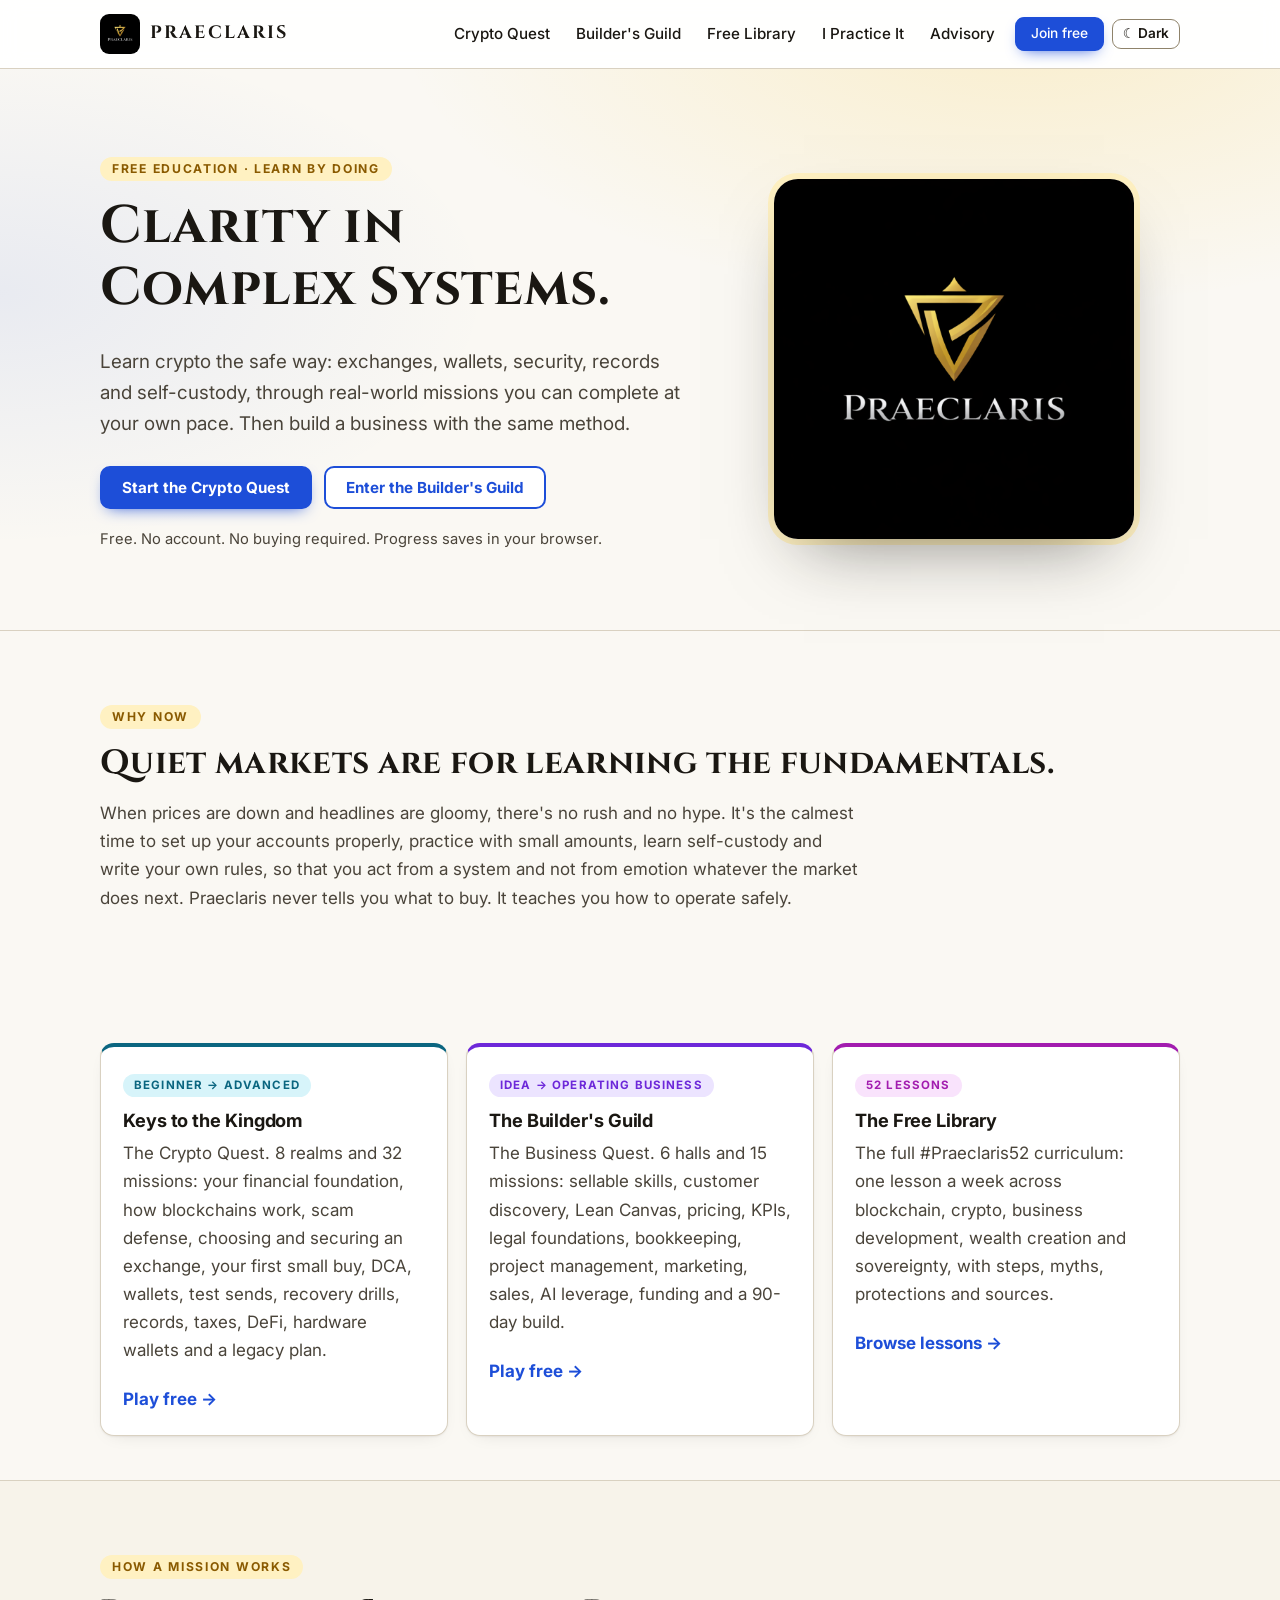
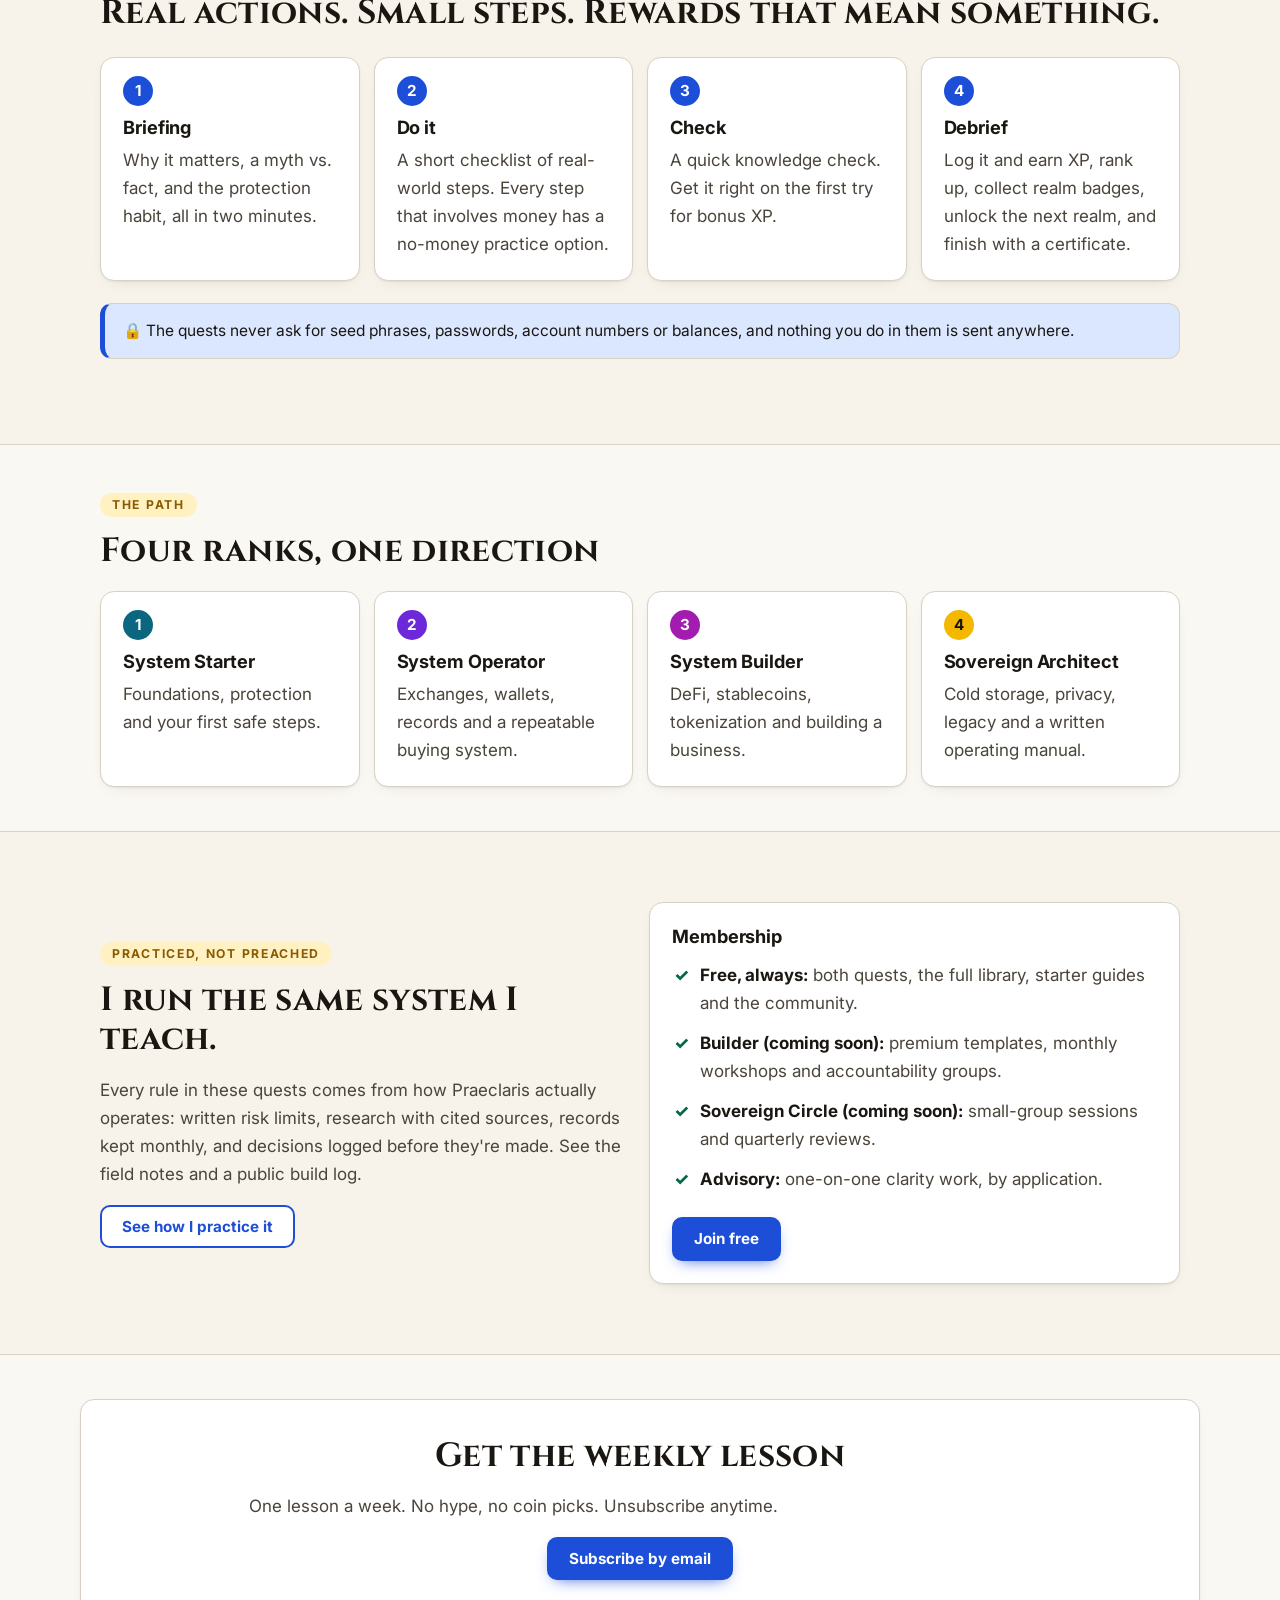
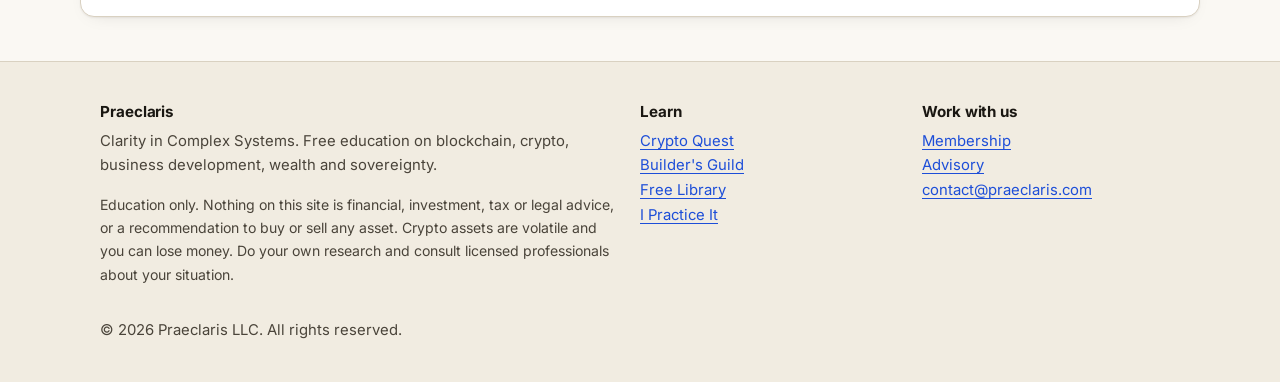
==== index.html @ 7b9fc855 "Launch Praeclaris learning site: Crypto Quest, Builder's Guild, Free Library Static site for GitHub " ====
<!doctype html>
<html lang="en">
<head>
<meta charset="utf-8">
<script>try{if(localStorage.getItem("praeclaris.theme")==="dark")document.documentElement.setAttribute("data-theme","dark")}catch(e){}</script>
<meta name="viewport" content="width=device-width, initial-scale=1">
<title>Praeclaris · Clarity in Complex Systems</title>
<meta name="description" content="Free, gamified education on crypto, wallets, exchanges, security and business development. Learn by doing, from beginner to advanced.">
<meta property="og:title" content="Praeclaris · Clarity in Complex Systems">
<meta property="og:description" content="Free, gamified education on crypto, wallets, exchanges, security and business development.">
<meta property="og:image" content="assets/logo.png">
<link rel="icon" href="assets/logo.png">
<link rel="preconnect" href="https://fonts.googleapis.com">
<link rel="preconnect" href="https://fonts.gstatic.com" crossorigin>
<link href="https://fonts.googleapis.com/css2?family=Cinzel:wght@500;600;700&family=Inter:wght@400;500;600;700;800&display=swap" rel="stylesheet">
<link rel="stylesheet" href="assets/site.css">
</head>
<body data-root="." data-page="home">
<main id="main">

<section class="hero">
  <div class="wrap hero-grid">
    <div>
      <span class="eyebrow">Free education · Learn by doing</span>
      <h1>Clarity in<br>Complex Systems.</h1>
      <p class="lead">Learn crypto the safe way: exchanges, wallets, security, records and self-custody, through real-world missions you can complete at your own pace. Then build a business with the same method.</p>
      <div class="actions">
        <a class="btn primary" href="quest/">Start the Crypto Quest</a>
        <a class="btn" href="quest/?track=business">Enter the Builder's Guild</a>
      </div>
      <p class="muted" style="margin-top:18px;font-size:.92rem">Free. No account. No buying required. Progress saves in your browser.</p>
    </div>
    <div style="display:grid;place-items:center">
      <img src="assets/logo.png" alt="Praeclaris logo" width="360" height="360" class="hero-logo">
    </div>
  </div>
</section>

<section>
  <div class="wrap">
    <span class="eyebrow">Why now</span>
    <h2>Quiet markets are for learning the fundamentals.</h2>
    <p class="muted" style="max-width:760px">When prices are down and headlines are gloomy, there's no rush and no hype. It's the calmest time to set up your accounts properly, practice with small amounts, learn self-custody and write your own rules, so that you act from a system and not from emotion whatever the market does next. Praeclaris never tells you what to buy. It teaches you how to operate safely.</p>
  </div>
</section>

<section class="tight">
  <div class="wrap grid g3">
    <a class="card link feature lvl-1" href="quest/">
      <span class="tag lvl-1">Beginner → Advanced</span>
      <h3>Keys to the Kingdom</h3>
      <p class="muted">The Crypto Quest. 8 realms and 32 missions: your financial foundation, how blockchains work, scam defense, choosing and securing an exchange, your first small buy, DCA, wallets, test sends, recovery drills, records, taxes, DeFi, hardware wallets and a legacy plan.</p>
      <span class="go">Play free →</span>
    </a>
    <a class="card link feature lvl-2" href="quest/?track=business">
      <span class="tag lvl-2">Idea → Operating business</span>
      <h3>The Builder's Guild</h3>
      <p class="muted">The Business Quest. 6 halls and 15 missions: sellable skills, customer discovery, Lean Canvas, pricing, KPIs, legal foundations, bookkeeping, project management, marketing, sales, AI leverage, funding and a 90-day build.</p>
      <span class="go">Play free →</span>
    </a>
    <a class="card link feature lvl-3" href="learn/">
      <span class="tag lvl-3">52 lessons</span>
      <h3>The Free Library</h3>
      <p class="muted">The full #Praeclaris52 curriculum: one lesson a week across blockchain, crypto, business development, wealth creation and sovereignty, with steps, myths, protections and sources.</p>
      <span class="go">Browse lessons →</span>
    </a>
  </div>
</section>

<section class="alt">
  <div class="wrap">
    <span class="eyebrow">How a mission works</span>
    <h2>Real actions. Small steps. Rewards that mean something.</h2>
    <div class="path" style="margin-top:24px">
      <div class="card"><h3>Briefing</h3><p class="muted">Why it matters, a myth vs. fact, and the protection habit, all in two minutes.</p></div>
      <div class="card"><h3>Do it</h3><p class="muted">A short checklist of real-world steps. Every step that involves money has a no-money practice option.</p></div>
      <div class="card"><h3>Check</h3><p class="muted">A quick knowledge check. Get it right on the first try for bonus XP.</p></div>
      <div class="card"><h3>Debrief</h3><p class="muted">Log it and earn XP, rank up, collect realm badges, unlock the next realm, and finish with a certificate.</p></div>
    </div>
    <p class="notice info" style="margin-top:22px">🔒 The quests never ask for seed phrases, passwords, account numbers or balances, and nothing you do in them is sent anywhere.</p>
  </div>
</section>

<section class="tight">
  <div class="wrap">
    <span class="eyebrow">The path</span>
    <h2>Four ranks, one direction</h2>
    <div class="path levels" style="margin-top:20px">
      <div class="card"><h3>System Starter</h3><p class="muted">Foundations, protection and your first safe steps.</p></div>
      <div class="card"><h3>System Operator</h3><p class="muted">Exchanges, wallets, records and a repeatable buying system.</p></div>
      <div class="card"><h3>System Builder</h3><p class="muted">DeFi, stablecoins, tokenization and building a business.</p></div>
      <div class="card"><h3>Sovereign Architect</h3><p class="muted">Cold storage, privacy, legacy and a written operating manual.</p></div>
    </div>
  </div>
</section>

<section class="alt">
  <div class="wrap grid g2" style="align-items:center">
    <div>
      <span class="eyebrow">Practiced, not preached</span>
      <h2>I run the same system I teach.</h2>
      <p class="muted">Every rule in these quests comes from how Praeclaris actually operates: written risk limits, research with cited sources, records kept monthly, and decisions logged before they're made. See the field notes and a public build log.</p>
      <a class="btn" href="practice.html">See how I practice it</a>
    </div>
    <div class="card">
      <h3>Membership</h3>
      <ul class="list">
        <li><b>Free, always:</b> both quests, the full library, starter guides and the community.</li>
        <li><b>Builder (coming soon):</b> premium templates, monthly workshops and accountability groups.</li>
        <li><b>Sovereign Circle (coming soon):</b> small-group sessions and quarterly reviews.</li>
        <li><b>Advisory:</b> one-on-one clarity work, by application.</li>
      </ul>
      <a class="btn primary" href="join.html">Join free</a>
    </div>
  </div>
</section>

<section class="tight" id="newsletter">
  <div class="wrap card" style="text-align:center;padding:36px">
    <h2>Get the weekly lesson</h2>
    <p class="muted">One lesson a week. No hype, no coin picks. Unsubscribe anytime.</p>
    <a class="btn primary" href="mailto:contact@praeclaris.com?subject=Subscribe%20me%20to%20the%20weekly%20lesson">Subscribe by email</a>
  </div>
</section>

</main>
<script src="assets/site.js"></script>
</body>
</html>
---- assets/site.css ----
/* Praeclaris site styles.
   Color is a signal, not decoration. Each accent has one job, everywhere:
     Blue (--accent)   = interactive: links, buttons, focus, "you can click this"
     Gold (--gold-*)   = earned: XP, ranks, badges, highlights, the brand
     Green (--ok)      = correct, done, fact
     Red (--bad)       = wrong, myth
     Amber (--warn)    = protect, caution
     Cyan / Violet / Magenta (--lvl-1..3) = Beginner / Intermediate / Advanced
   Light theme is the default (vivid accents on a warm off-white, so it's never pure-white glare).
   Every text pair meets WCAG AA (4.5:1) or better; see the contrast notes in README.md. */
:root {
  --bg: #faf8f3;
  --bg-2: #f1ece1;
  --panel: #ffffff;
  --panel-2: #f7f3ea;
  --line: #d9d1c1;
  --line-strong: #8f836b;
  --text: #1a1712;
  --muted: #4a443a;

  --accent: #1d4ed8;
  --accent-strong: #1e3a8a;
  --accent-soft: #dbe6ff;
  --on-accent: #ffffff;

  --gold: #8a5a00;
  --gold-fill: #f5b800;
  --gold-soft: #fff1c2;
  --gold-line: #a87700;
  --on-gold: #1a1406;

  --ok: #03684b;  --ok-soft: #d6f5e6;
  --bad: #b91c1c; --bad-soft: #fde2e2;
  --warn: #8a4200; --warn-soft: #ffedc7;

  --lvl-1: #0b6680; --lvl-1-soft: #d7f4fa;
  --lvl-2: #6d28d9; --lvl-2-soft: #ece4ff;
  --lvl-3: #a21caf; --lvl-3-soft: #f9e3fc;

  --hero-1: rgba(245,184,0,.16);
  --hero-2: rgba(29,78,216,.08);
  --shadow: 0 1px 2px rgba(26,23,18,.06), 0 6px 20px -12px rgba(26,23,18,.18);
  --radius: 14px;
  --serif: "Cinzel", "Trajan Pro", Georgia, serif;
  --sans: "Inter", system-ui, -apple-system, "Segoe UI", Roboto, sans-serif;
  --max: 1120px;
  color-scheme: light;
}

/* Dark theme, chosen with the header toggle. */
:root[data-theme="dark"] {
  --bg: #0f1014;
  --bg-2: #16171d;
  --panel: #1b1d24;
  --panel-2: #22242d;
  --line: #343744;
  --line-strong: #7a7f92;
  --text: #f1efe9;
  --muted: #c4c1b8;
  --accent: #7aa7ff;
  --accent-strong: #a9c5ff;
  --accent-soft: #1f2d52;
  --on-accent: #0b1020;
  --gold: #f5c84c;
  --gold-fill: #f5b800;
  --gold-soft: #3a2f10;
  --gold-line: #c9962a;
  --ok: #4fd1a1;  --ok-soft: #12352a;
  --bad: #ff8a8a; --bad-soft: #3d1a1a;
  --warn: #ffb547; --warn-soft: #3a2a10;
  --lvl-1: #4fd6f0; --lvl-1-soft: #0e3440;
  --lvl-2: #b9a2ff; --lvl-2-soft: #2a1f4d;
  --lvl-3: #f08cff; --lvl-3-soft: #3b1640;
  --hero-1: rgba(245,184,0,.12);
  --hero-2: rgba(122,167,255,.08);
  --shadow: 0 1px 2px rgba(0,0,0,.3), 0 10px 30px -16px rgba(0,0,0,.6);
  color-scheme: dark;
}

* { box-sizing: border-box; }
html { scroll-behavior: smooth; }
body {
  margin: 0; background: var(--bg); color: var(--text);
  font: 17px/1.65 var(--sans); -webkit-font-smoothing: antialiased;
}
img { max-width: 100%; display: block; }
a { color: var(--accent); text-decoration: underline; text-decoration-thickness: 1px; text-underline-offset: 3px; }
a:hover { color: var(--accent-strong); text-decoration-thickness: 2px; }
h1, h2 { font-family: var(--serif); font-weight: 700; letter-spacing: .01em; line-height: 1.18; margin: 0 0 .5em; }
h3, h4 { font-family: var(--sans); font-weight: 700; letter-spacing: -.005em; line-height: 1.3; margin: 0 0 .45em; }
h1 { font-size: clamp(2rem, 5vw, 3.3rem); }
h2 { font-size: clamp(1.5rem, 3.2vw, 2.1rem); }
h3 { font-size: 1.14rem; }
p { margin: 0 0 1em; max-width: 72ch; }
.wrap { max-width: var(--max); margin: 0 auto; padding: 0 20px; }
.muted { color: var(--muted); }
.gold { color: var(--gold); }
.ok-text { color: var(--ok); } .bad-text { color: var(--bad); } .warn-text { color: var(--warn); }
.eyebrow { display: inline-block; font: 700 .76rem/1 var(--sans); letter-spacing: .14em; text-transform: uppercase; color: var(--gold); background: var(--gold-soft); border-radius: 999px; padding: 6px 12px; margin-bottom: 14px; }
.skip { position: absolute; left: -999px; } .skip:focus { left: 12px; top: 12px; background: var(--accent); color: var(--on-accent); padding: 8px 12px; z-index: 99; }
:focus-visible { outline: 3px solid var(--accent); outline-offset: 2px; border-radius: 6px; }

/* Header */
.site-header { position: sticky; top: 0; z-index: 50; background: var(--panel); background: color-mix(in srgb, var(--panel) 92%, transparent); backdrop-filter: blur(10px); border-bottom: 1px solid var(--line); }
.site-header .wrap { display: flex; align-items: center; justify-content: space-between; height: 68px; gap: 14px; }
.brand { display: flex; align-items: center; gap: 10px; color: var(--text); font-family: var(--serif); font-weight: 700; font-size: 1.12rem; letter-spacing: .12em; text-decoration: none; }
.brand:hover { color: var(--text); text-decoration: none; }
.brand img { width: 40px; height: 40px; border-radius: 9px; }
.nav { display: flex; gap: 2px; align-items: center; }
.nav a { color: var(--text); padding: 8px 12px; border-radius: 9px; font-size: .95rem; font-weight: 500; text-decoration: none; }
.nav a:hover { background: var(--accent-soft); color: var(--accent-strong); }
.nav a[aria-current="page"] { background: var(--accent-soft); color: var(--accent-strong); font-weight: 700; box-shadow: inset 0 -3px 0 var(--accent); }
.nav .btn { margin-left: 6px; }
.theme-btn { background: var(--panel); border: 1px solid var(--line-strong); color: var(--text); border-radius: 9px; padding: 7px 10px; font: 600 .85rem/1 var(--sans); cursor: pointer; margin-left: 6px; }
.theme-btn:hover { border-color: var(--accent); color: var(--accent); }
.menu-btn { display: none; background: var(--panel); border: 1px solid var(--line-strong); color: var(--text); border-radius: 9px; padding: 8px 12px; font: 600 .95rem var(--sans); }
@media (max-width: 900px) {
  .menu-btn { display: block; }
  .nav { display: none; position: absolute; top: 68px; left: 0; right: 0; flex-direction: column; align-items: stretch; background: var(--panel); border-bottom: 1px solid var(--line); padding: 10px 16px 16px; box-shadow: var(--shadow); }
  .nav.open { display: flex; }
  .nav .btn, .theme-btn { margin: 8px 0 0; text-align: center; }
}

/* Buttons: blue = action. Gold buttons are reserved for rewards (certificate). */
.btn { display: inline-flex; align-items: center; justify-content: center; gap: 8px; padding: 12px 20px; border-radius: 10px; font: 700 .95rem/1 var(--sans); border: 2px solid var(--accent); color: var(--accent); background: var(--panel); cursor: pointer; text-decoration: none; transition: transform .12s, background .15s, color .15s; }
.btn:hover { text-decoration: none; background: var(--accent-soft); color: var(--accent-strong); transform: translateY(-1px); }
.btn.primary { background: var(--accent); color: var(--on-accent); border-color: var(--accent); box-shadow: 0 6px 16px -8px var(--accent); }
.btn.primary:hover { background: var(--accent-strong); border-color: var(--accent-strong); color: var(--on-accent); }
.btn.reward { background: var(--gold-fill); color: var(--on-gold); border-color: var(--gold-fill); }
.btn.reward:hover { filter: brightness(1.05); color: var(--on-gold); }
.btn.small { padding: 8px 14px; font-size: .86rem; }
.btn[disabled] { opacity: 1; background: var(--bg-2); border-color: var(--line); color: var(--muted); box-shadow: none; cursor: not-allowed; transform: none; }

/* Sections */
section { padding: 70px 0; }
section.tight { padding: 44px 0; }
section.alt { background: var(--panel-2); border-top: 1px solid var(--line); border-bottom: 1px solid var(--line); }
.hero { padding: 84px 0 64px; background: radial-gradient(900px 420px at 80% -10%, var(--hero-1), transparent 70%), radial-gradient(700px 360px at 0% 40%, var(--hero-2), transparent 70%), var(--bg); border-bottom: 1px solid var(--line); }
.hero .lead { font-size: 1.18rem; color: var(--muted); max-width: 640px; }
.hero .actions { display: flex; gap: 12px; flex-wrap: wrap; margin-top: 26px; }
.hero-grid { display: grid; grid-template-columns: 1.3fr 1fr; gap: 40px; align-items: center; }
.hero-logo { border-radius: 24px; box-shadow: 0 30px 70px -30px rgba(26,23,18,.55), 0 0 0 6px var(--gold-soft); }
@media (max-width: 860px) { .hero-grid { grid-template-columns: 1fr; } .hero-logo { max-width: 240px; } }

.grid { display: grid; gap: 18px; }
.g2 { grid-template-columns: repeat(2, 1fr); }
.g3 { grid-template-columns: repeat(3, 1fr); }
.g4 { grid-template-columns: repeat(4, 1fr); }
@media (max-width: 960px) { .g4 { grid-template-columns: repeat(2, 1fr); } .g3 { grid-template-columns: repeat(2, 1fr); } }
@media (max-width: 620px) { .g2, .g3, .g4 { grid-template-columns: 1fr; } }

.card { background: var(--panel); border: 1px solid var(--line); border-radius: var(--radius); padding: 22px; box-shadow: var(--shadow); }
.card p:last-child { margin-bottom: 0; }
.card.link { display: block; color: var(--text); text-decoration: none; transition: border-color .15s, transform .15s, box-shadow .15s; }
.card.link:hover { border-color: var(--accent); transform: translateY(-2px); box-shadow: 0 0 0 3px var(--accent-soft), var(--shadow); }
.card .go { display: inline-block; margin-top: 4px; color: var(--accent); font-weight: 700; }
.card.link:hover .go { text-decoration: underline; }
.card h3 { margin-bottom: .35em; }
.tag { display: inline-block; font: 700 .72rem/1.2 var(--sans); letter-spacing: .1em; text-transform: uppercase; color: var(--gold); background: var(--gold-soft); border-radius: 999px; padding: 5px 11px; margin-bottom: 12px; }
.tag.ok { color: var(--ok); background: var(--ok-soft); }
.tag.info { color: var(--accent-strong); background: var(--accent-soft); }
.tag.muted { color: var(--muted); background: var(--bg-2); }
.tag.lvl-1 { color: var(--lvl-1); background: var(--lvl-1-soft); }
.tag.lvl-2 { color: var(--lvl-2); background: var(--lvl-2-soft); }
.tag.lvl-3 { color: var(--lvl-3); background: var(--lvl-3-soft); }
.feature { border-top: 4px solid var(--gold-fill); }
.feature.lvl-1 { border-top-color: var(--lvl-1); } .feature.lvl-2 { border-top-color: var(--lvl-2); } .feature.lvl-3 { border-top-color: var(--lvl-3); }

/* Numbered 4-step rows (path, how a mission works) */
.path { display: grid; grid-template-columns: repeat(4, 1fr); gap: 14px; counter-reset: lvl; }
.path .card { position: relative; padding-top: 58px; }
.path .card::before { counter-increment: lvl; content: counter(lvl); position: absolute; top: 18px; left: 22px; width: 30px; height: 30px; border-radius: 50%; display: grid; place-items: center; font: 700 .95rem var(--sans); color: #fff; background: var(--accent); }
.path.levels .card:nth-child(1)::before { background: var(--lvl-1); }
.path.levels .card:nth-child(2)::before { background: var(--lvl-2); }
.path.levels .card:nth-child(3)::before { background: var(--lvl-3); }
.path.levels .card:nth-child(4)::before { background: var(--gold-fill); color: var(--on-gold); }
@media (max-width: 860px) { .path { grid-template-columns: 1fr 1fr; } }
@media (max-width: 520px) { .path { grid-template-columns: 1fr; } }

.price { font-family: var(--serif); font-weight: 700; font-size: 1.6rem; color: var(--text); margin: 6px 0 10px; }
.list { list-style: none; padding: 0; margin: 0 0 18px; }
.list li { padding: 6px 0 6px 28px; position: relative; color: var(--muted); }
.list li::before { content: "✓"; position: absolute; left: 2px; top: 6px; color: var(--ok); font-weight: 800; }
.list li b { color: var(--text); }

.notice { border: 1px solid var(--line); border-left: 5px solid var(--ok); background: var(--ok-soft); border-radius: 12px; padding: 14px 18px; color: var(--text); font-size: .97rem; max-width: none; }
.notice.info { border-left-color: var(--accent); background: var(--accent-soft); }
.notice.warn { border-left-color: var(--warn); background: var(--warn-soft); }
.notice.earned { border-left-color: var(--gold-fill); background: var(--gold-soft); }
.disclaimer { font-size: .88rem; color: var(--muted); }

/* Footer */
.site-footer { border-top: 1px solid var(--line); padding: 40px 0; color: var(--muted); font-size: .93rem; background: var(--bg-2); }
.site-footer .cols { display: grid; grid-template-columns: 2fr 1fr 1fr; gap: 24px; }
.site-footer a { color: var(--accent); }
.site-footer h4 { font-size: .95rem; color: var(--text); }
@media (max-width: 720px) { .site-footer .cols { grid-template-columns: 1fr; } }

/* Forms */
input, select, textarea { width: 100%; background: var(--panel); color: var(--text); border: 2px solid var(--line-strong); border-radius: 10px; padding: 10px 13px; font: inherit; }
input:focus, select:focus, textarea:focus { border-color: var(--accent); outline: none; box-shadow: 0 0 0 3px var(--accent-soft); }
label { display: block; font-size: .92rem; color: var(--muted); margin-bottom: 6px; }

/* Library */
.filters { display: flex; flex-wrap: wrap; gap: 10px; margin-bottom: 22px; }
.filters input { flex: 1 1 260px; }
.filters select { flex: 0 1 220px; }
.lesson { margin-bottom: 12px; padding: 0; overflow: hidden; border-left: 5px solid var(--line-strong); }
.lesson.lv1 { border-left-color: var(--lvl-1); } .lesson.lv2 { border-left-color: var(--lvl-2); } .lesson.lv3 { border-left-color: var(--lvl-3); } .lesson.lv4 { border-left-color: var(--gold-fill); }
.lesson summary { cursor: pointer; list-style: none; display: flex; gap: 14px; align-items: baseline; padding: 18px 20px; }
.lesson summary:hover { background: var(--accent-soft); }
.lesson summary:hover h3 { color: var(--accent-strong); }
.lesson summary::-webkit-details-marker { display: none; }
.lesson .wk { font: 700 .95rem var(--sans); color: var(--muted); min-width: 70px; }
.lesson .meta { font-size: .82rem; color: var(--muted); }
.lesson[open] summary { background: var(--panel-2); border-bottom: 1px solid var(--line); }
.lesson .body { padding: 18px 20px 20px; }
.lesson ol { padding-left: 22px; }
.lesson ol li { margin-bottom: 4px; }
.kv { display: grid; grid-template-columns: 130px 1fr; gap: 8px 14px; font-size: .96rem; margin: 14px 0 0; }
.kv dt { font-weight: 700; }
.kv dd { margin: 0; color: var(--text); }
.kv .k-term { color: var(--accent-strong); } .kv .k-myth { color: var(--bad); } .kv .k-protect { color: var(--warn); } .kv .k-challenge { color: var(--lvl-3); } .kv .k-take { color: var(--ok); } .kv .k-reflect { color: var(--muted); }
@media (max-width: 520px) { .kv { grid-template-columns: 1fr; } .kv dd { margin-bottom: 6px; } }
.src { font-size: .87rem; color: var(--muted); }
[id] { scroll-margin-top: 88px; }
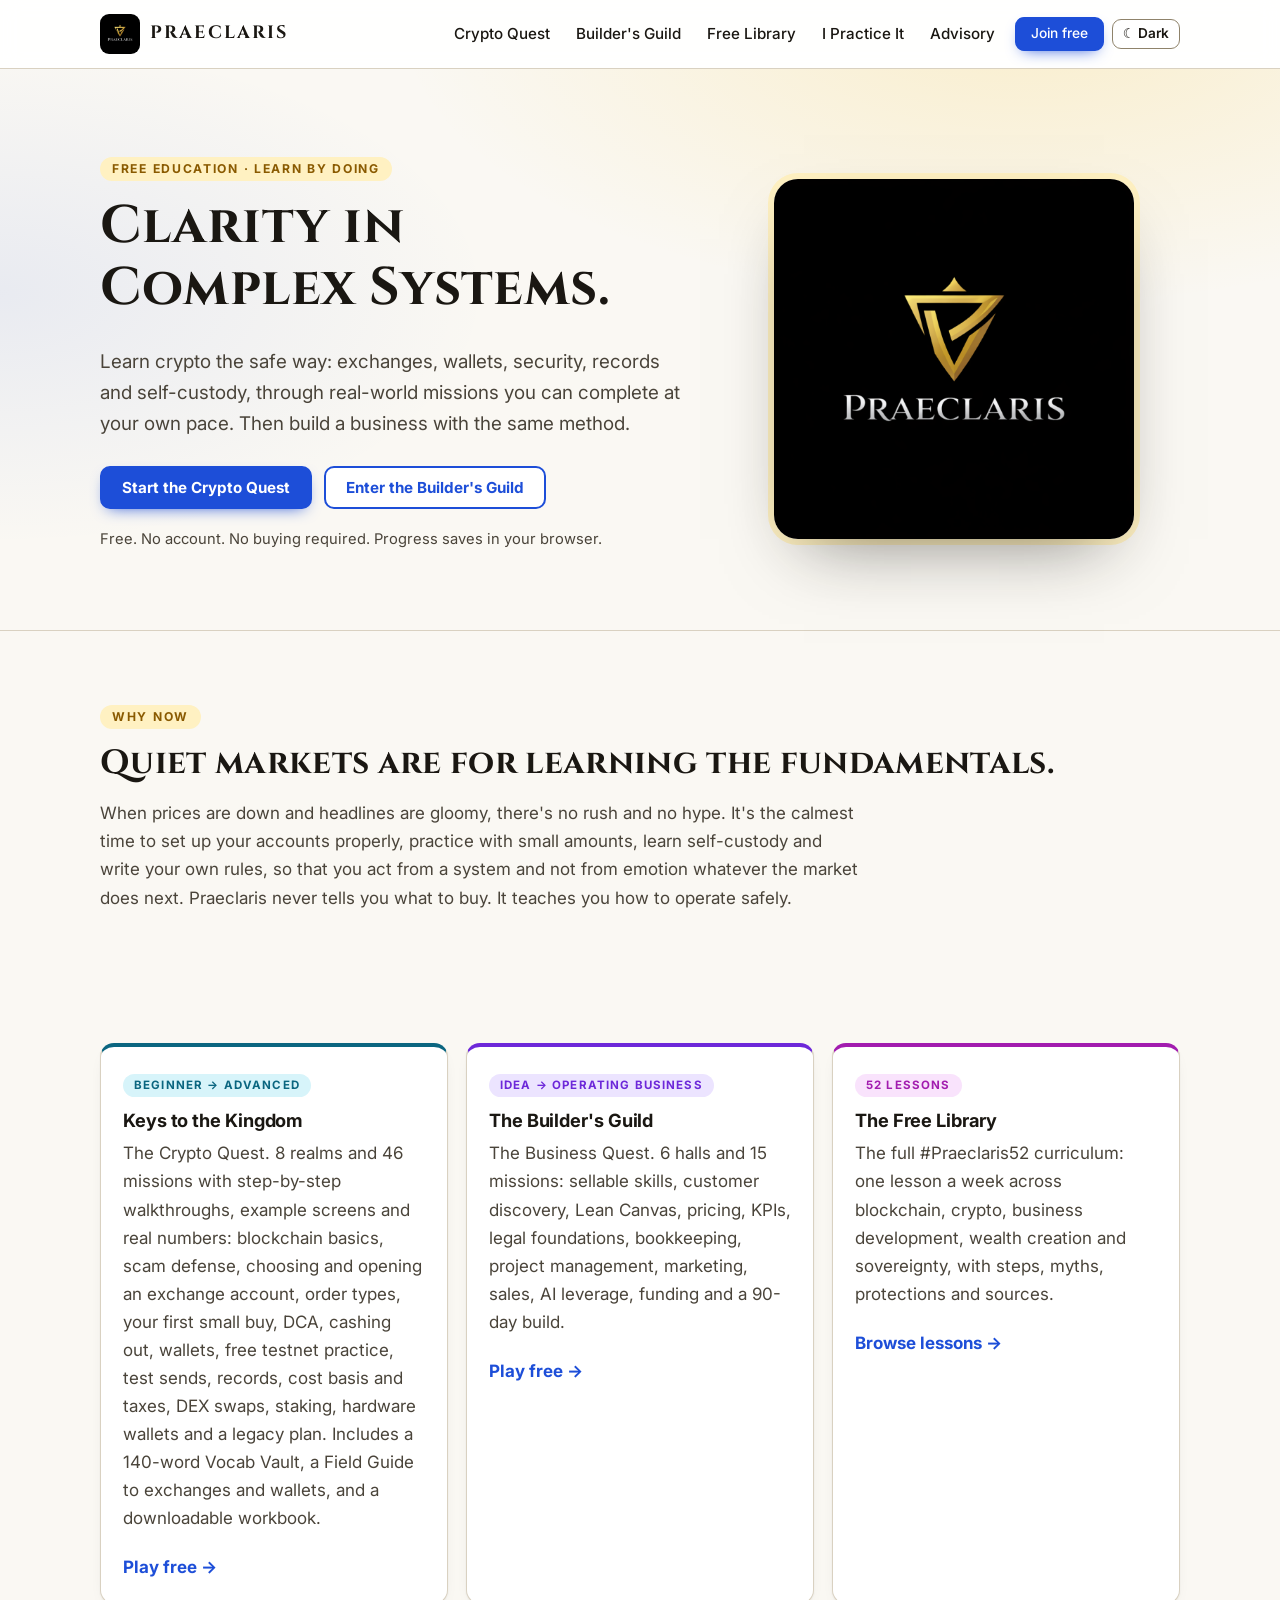
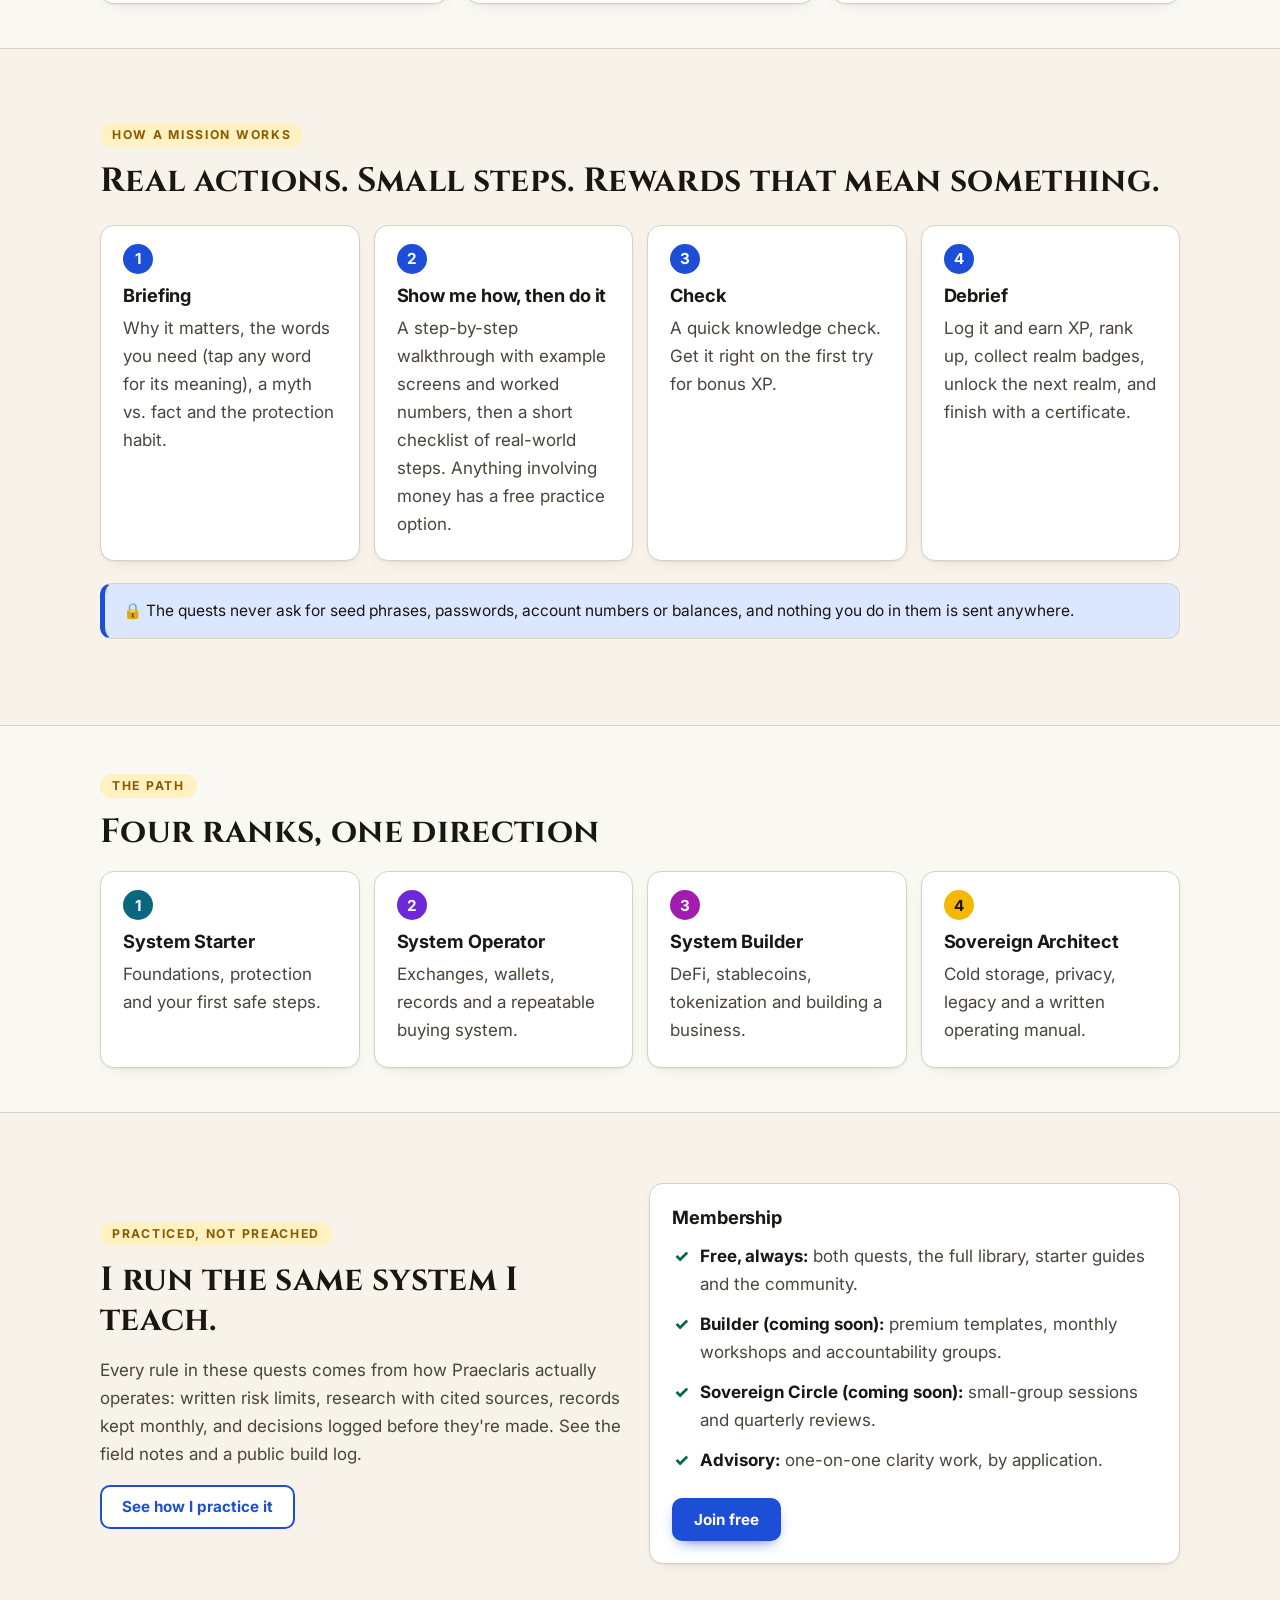
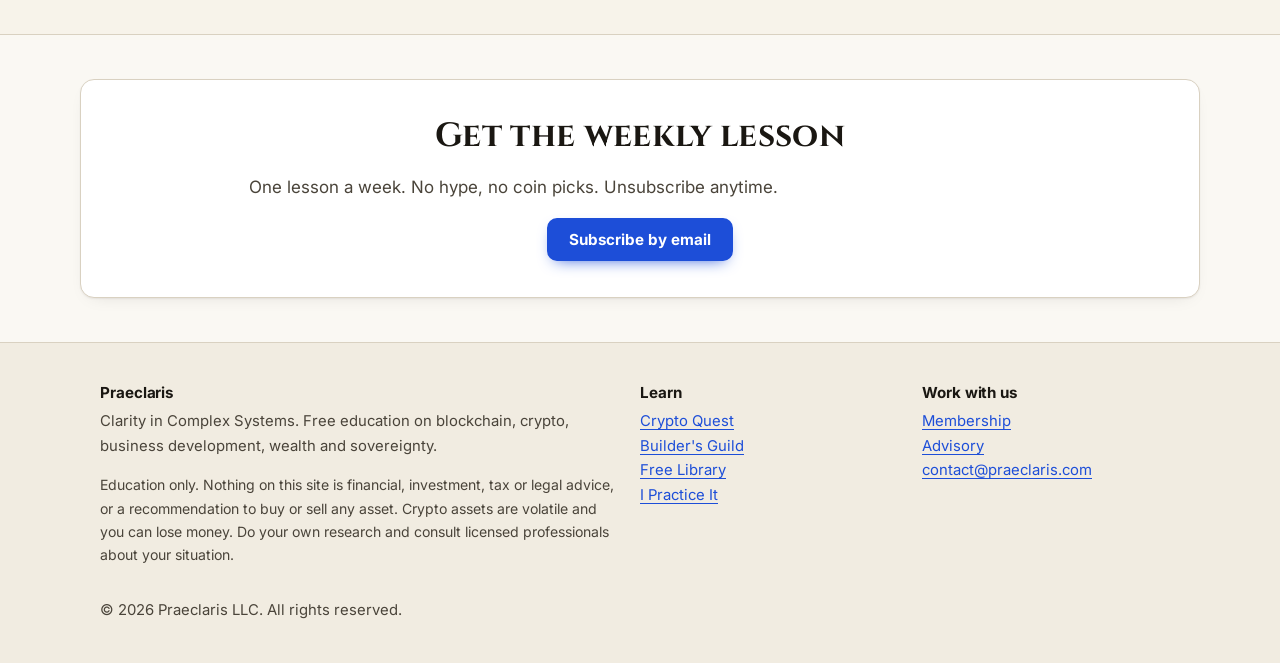
==== commit e0a477ae: "Deepen the Crypto Quest: walkthroughs, vocabulary, field guide and workbook - 46 missions (14 new): " ====
--- a/index.html
+++ b/index.html
@@ -49,7 +49,7 @@
     <a class="card link feature lvl-1" href="quest/">
       <span class="tag lvl-1">Beginner → Advanced</span>
       <h3>Keys to the Kingdom</h3>
-      <p class="muted">The Crypto Quest. 8 realms and 32 missions: your financial foundation, how blockchains work, scam defense, choosing and securing an exchange, your first small buy, DCA, wallets, test sends, recovery drills, records, taxes, DeFi, hardware wallets and a legacy plan.</p>
+      <p class="muted">The Crypto Quest. 8 realms and 46 missions with step-by-step walkthroughs, example screens and real numbers: blockchain basics, scam defense, choosing and opening an exchange account, order types, your first small buy, DCA, cashing out, wallets, free testnet practice, test sends, records, cost basis and taxes, DEX swaps, staking, hardware wallets and a legacy plan. Includes a 140-word Vocab Vault, a Field Guide to exchanges and wallets, and a downloadable workbook.</p>
       <span class="go">Play free →</span>
     </a>
     <a class="card link feature lvl-2" href="quest/?track=business">
@@ -72,8 +72,8 @@
     <span class="eyebrow">How a mission works</span>
     <h2>Real actions. Small steps. Rewards that mean something.</h2>
     <div class="path" style="margin-top:24px">
-      <div class="card"><h3>Briefing</h3><p class="muted">Why it matters, a myth vs. fact, and the protection habit, all in two minutes.</p></div>
-      <div class="card"><h3>Do it</h3><p class="muted">A short checklist of real-world steps. Every step that involves money has a no-money practice option.</p></div>
+      <div class="card"><h3>Briefing</h3><p class="muted">Why it matters, the words you need (tap any word for its meaning), a myth vs. fact and the protection habit.</p></div>
+      <div class="card"><h3>Show me how, then do it</h3><p class="muted">A step-by-step walkthrough with example screens and worked numbers, then a short checklist of real-world steps. Anything involving money has a free practice option.</p></div>
       <div class="card"><h3>Check</h3><p class="muted">A quick knowledge check. Get it right on the first try for bonus XP.</p></div>
       <div class="card"><h3>Debrief</h3><p class="muted">Log it and earn XP, rank up, collect realm badges, unlock the next realm, and finish with a certificate.</p></div>
     </div>
